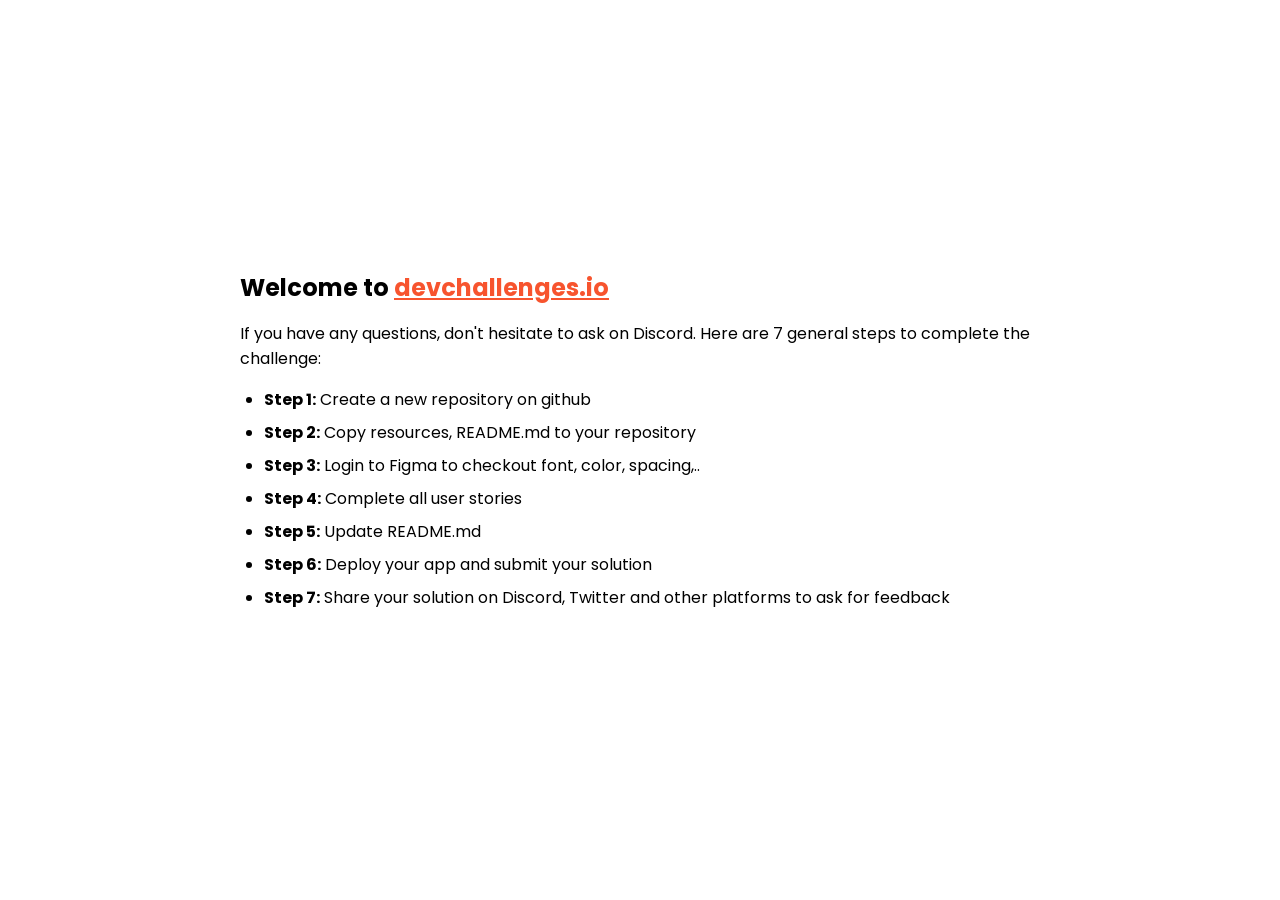
==== index.html @ bd0895b6 "Add files via upload" ====
<!DOCTYPE html>
<html lang="en">
  <head>
    <meta charset="utf-8" />
    <meta
      name="viewport"
      content="width=device-width, initial-scale=1,
  maximum-scale=5"
    />

    <link rel="icon" href="devchallenges.png" />

    <link
      rel="shortcut icon"
      type="image/x-icon"
      href="https://devchallenges.io/"
    />

    <link
      href="https://fonts.googleapis.com/css2?family=Poppins:wght@400;500&display=swap"
      rel="stylesheet"
    />

    <title>Devchallenges</title>

    <style>
      body {
        font-family: "Poppins", sans-serif;
      }

      ul {
        padding-left: 24px;
      }

      li {
        margin-bottom: 8px;
      }

      .welcome {
        max-width: 800px;
        margin: 0 auto;
      }

      .welcome-text {
        margin-top: 30vh;
        font-weight: 500;
      }

      .welcome-text p {
        font-size: 1rem;
        font-weight: 400;
      }

      .welcome-text h1 {
        font-size: 1.5rem;
      }

      .welcome-text a {
        color: #f7542e;
      }
    </style>
  </head>
  <body>
    <div class="welcome">
      <div class="welcome-text">
        <h1>
          Welcome to
          <a href="https://devchallenges.io/" target="_blank"
            >devchallenges.io</a
          >
        </h1>

        <p>
          If you have any questions, don't hesitate to ask on Discord. Here are
          7 general steps to complete the challenge:
        </p>
      </div>

      <ul>
        <li><b>Step 1:</b> Create a new repository on github</li>
        <li><b>Step 2:</b> Copy resources, README.md to your repository</li>
        <li>
          <b>Step 3:</b> Login to Figma to checkout font, color, spacing,..
        </li>
        <li><b>Step 4:</b> Complete all user stories</li>
        <li><b>Step 5:</b> Update README.md</li>
        <li><b>Step 6:</b> Deploy your app and submit your solution</li>
        <li>
          <b>Step 7:</b> Share your solution on Discord, Twitter and other
          platforms to ask for feedback
        </li>
      </ul>
    </div>
  </body>
</html>
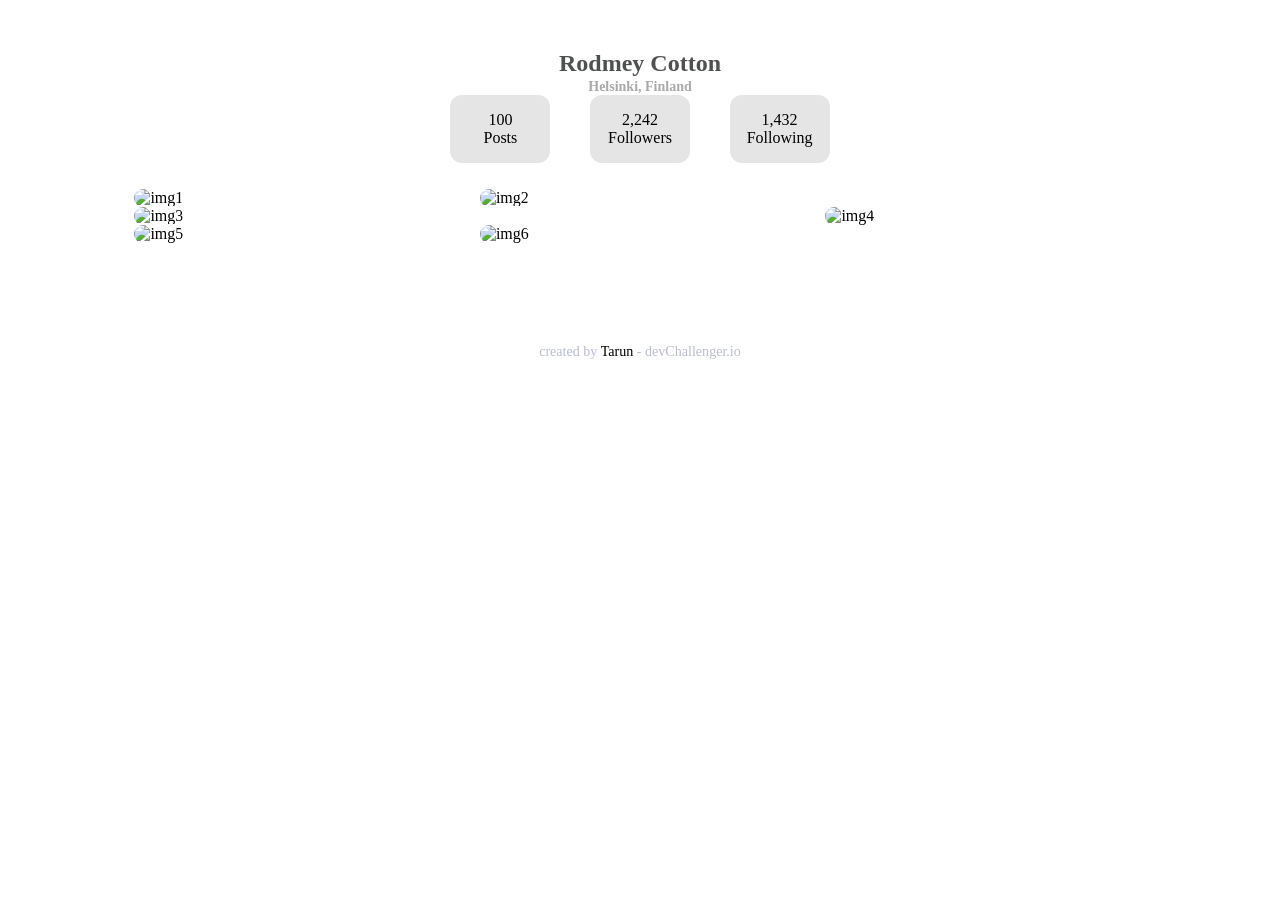
==== commit d22c721d: "Rename gallery.html to index.html" ====
--- a/index.html
+++ b/index.html
@@ -1,95 +1,58 @@
-<!DOCTYPE html>
-<html lang="en">
-  <head>
-    <meta charset="utf-8" />
-    <meta
-      name="viewport"
-      content="width=device-width, initial-scale=1,
-  maximum-scale=5"
-    />
-
-    <link rel="icon" href="devchallenges.png" />
-
-    <link
-      rel="shortcut icon"
-      type="image/x-icon"
-      href="https://devchallenges.io/"
-    />
-
-    <link
-      href="https://fonts.googleapis.com/css2?family=Poppins:wght@400;500&display=swap"
-      rel="stylesheet"
-    />
-
-    <title>Devchallenges</title>
-
-    <style>
-      body {
-        font-family: "Poppins", sans-serif;
-      }
-
-      ul {
-        padding-left: 24px;
-      }
-
-      li {
-        margin-bottom: 8px;
-      }
-
-      .welcome {
-        max-width: 800px;
-        margin: 0 auto;
-      }
-
-      .welcome-text {
-        margin-top: 30vh;
-        font-weight: 500;
-      }
-
-      .welcome-text p {
-        font-size: 1rem;
-        font-weight: 400;
-      }
-
-      .welcome-text h1 {
-        font-size: 1.5rem;
-      }
-
-      .welcome-text a {
-        color: #f7542e;
-      }
-    </style>
-  </head>
-  <body>
-    <div class="welcome">
-      <div class="welcome-text">
-        <h1>
-          Welcome to
-          <a href="https://devchallenges.io/" target="_blank"
-            >devchallenges.io</a
-          >
-        </h1>
-
-        <p>
-          If you have any questions, don't hesitate to ask on Discord. Here are
-          7 general steps to complete the challenge:
-        </p>
-      </div>
-
-      <ul>
-        <li><b>Step 1:</b> Create a new repository on github</li>
-        <li><b>Step 2:</b> Copy resources, README.md to your repository</li>
-        <li>
-          <b>Step 3:</b> Login to Figma to checkout font, color, spacing,..
-        </li>
-        <li><b>Step 4:</b> Complete all user stories</li>
-        <li><b>Step 5:</b> Update README.md</li>
-        <li><b>Step 6:</b> Deploy your app and submit your solution</li>
-        <li>
-          <b>Step 7:</b> Share your solution on Discord, Twitter and other
-          platforms to ask for feedback
-        </li>
-      </ul>
-    </div>
-  </body>
-</html>
+<!DOCTYPE html>
+<html lang="en" dir="ltr">
+  <head>
+    <meta charset="utf-8">
+    <title>Devchallenge5</title>
+    <link rel="stylesheet" href="gallery.css">
+  </head>
+  <body>
+      <div class="mid">
+        <img src="C:\Users\LoopyMango\OneDrive\Desktop\WebDevelopment\my-gallery-master\profilePhoto.png" alt="">
+        <h3>Rodmey Cotton</h3>
+        <p>Helsinki, Finland</p>
+      </div>
+      <div class="dashboard">
+        <div class="content">
+          <p id="number">100</p>
+          <p id="belowtext">Posts</p>
+        </div>
+        <div class="content">
+          <p id ="number">2,242</p>
+          <p id="belowtext">Followers</p>
+        </div>
+        <div class="content">
+          <p id="number">1,432</p>
+          <p id="belowtext">Following</p>
+        </div>
+      </div>
+      <div class="bodi">
+          <div class="img1">
+            <img src="C:\Users\LoopyMango\OneDrive\Desktop\WebDevelopment\my-gallery-master\photo1.png" alt="img1">
+          </div>
+          <div class="img2">
+            <img src="C:\Users\LoopyMango\OneDrive\Desktop\WebDevelopment\my-gallery-master\photo2.png" alt="img2">
+          </div>
+          <div class="img3">
+            <img src="C:\Users\LoopyMango\OneDrive\Desktop\WebDevelopment\my-gallery-master\photo3.png" alt="img3">
+          </div>
+          <div class="img4">
+            <img src="C:\Users\LoopyMango\OneDrive\Desktop\WebDevelopment\my-gallery-master\photo_4.png" alt="img4">
+          </div>
+          <div class="img5">
+            <img src="C:\Users\LoopyMango\OneDrive\Desktop\WebDevelopment\my-gallery-master\photo5.png" alt="img5">
+          </div>
+          <div class="img6">
+            <img src="C:\Users\LoopyMango\OneDrive\Desktop\WebDevelopment\my-gallery-master\photo6.png" alt="img6">
+          </div>
+      </div>
+      <footer>
+        <div class="conteiner__footer" >
+            <p class="footer__copyright">
+                created by
+                <a class="copyright__owner" target="_blank" href="https://www.linkedin.com/in/tarun-agarwal-614284170/">Tarun</a> -
+                devChallenger.io
+            </p>
+        </div>
+    </footer>
+  </body>
+</html>
--- a/gallery.css
+++ b/gallery.css
@@ -0,0 +1,176 @@
+@import url('https://fonts.googleapis.com/css2?family=Montserrat:ital,wght@0,400;0,600;0,700;1,500&display=swap');
+.mid img
+{
+  width: 10%;
+  border-radius: 16px;
+  margin-left: auto;
+  margin-right: auto;
+  display: block;
+
+}
+.mid
+{
+  align-items: center;
+  width: 100%;
+  margin-top: 2%;
+  text-align: center;
+}
+#number
+{
+  margin-bottom: 0;
+}
+#belowtext
+{
+  margin:0;
+  padding-bottom: 16px;
+}
+.mid p{
+  margin: 0;
+  padding: 0;
+  font-family: 'Montserrat';
+font-style: normal;
+font-weight: 600;
+font-size: 14px;
+line-height: 17px;
+/* identical to box height */
+
+
+color: #A9A9A9;
+}
+.mid h3
+{font-family: 'Montserrat';
+font-style: normal;
+font-weight: 600;
+font-size: 24px;
+line-height: 29px;
+
+color: #4E5150;
+  margin-bottom: 0;
+}
+.dashboard
+{align-items: center;
+ display: flex;
+ justify-content: space-between;
+ padding-left: 35%;
+ padding-right: 35%;
+}
+.content
+{
+  background: #E5E5E5;
+border-radius: 12px;
+width: 100px;
+ text-align: center;
+}
+.bodi
+{
+  /* padding: 45px 0; */
+    /* max-width: 900px;
+    width: 100%;
+    margin: 0 auto; */
+    display: grid;
+    grid-template-columns: repeat(3, 1fr);
+    margin-left: 10%;
+    margin-right: 10%;
+    margin-top: 2%;
+    grid-gap: 2.5%;
+
+
+
+}
+
+.img1
+{
+  grid-column: 1;
+  margin: 0;
+  padding: 0;
+  overflow: hidden;
+
+}
+.img2
+{
+  grid-column: 2/4;
+  margin:0;
+  padding:0;overflow: hidden;
+}
+.img3
+{
+  grid-column: 1/3;
+  grid-row: 2;margin:0;
+  padding:0;overflow: hidden;
+}
+.img4
+{
+  grid-column: 3;
+  grid-row: 2/4;margin:0;
+  padding:0;overflow: hidden;
+
+}
+.img5
+{
+  grid-column: 1;margin:0;
+  padding:0;overflow: hidden;
+}
+.img6
+{margin:0;
+  padding:0;
+  grid-column: 2;overflow: hidden;
+}
+.img1 img{
+  width: 100%;
+  height: 100%;
+  object-fit: fill;
+    border-radius: 12px;
+}
+.img2 img{
+  width: 100%;
+  height: 100%;
+  object-fit: fill;
+    border-radius: 12px;
+}
+.img3 img{
+  width: 100%;
+  height: 100%;
+  object-fit: fill;
+    border-radius: 12px;
+}
+.img4 img{
+  width: 100%;
+  height: 100%;
+  object-fit: fill;
+    border-radius: 12px;
+
+}
+.img5 img{
+  width: 100%;
+  height: 100%;
+  object-fit: fill;
+    border-radius: 12px;
+}
+
+.img6 img{
+  width: 100%;
+  height: 100%;
+  object-fit: fill;
+    border-radius: 12px;
+
+}
+
+.conteiner__footer {
+    margin-top: 100px;
+    align-items: center;
+    text-align: center;
+}
+
+.footer__copyright {
+    font-family: 'Montserrat';
+    font-style: normal;
+    font-weight: 500;
+    font-size: .88rem;
+    color: #B9BDCF;
+}
+
+.copyright__owner {
+    text-decoration: none;
+    color: #000;
+    cursor: pointer;
+}
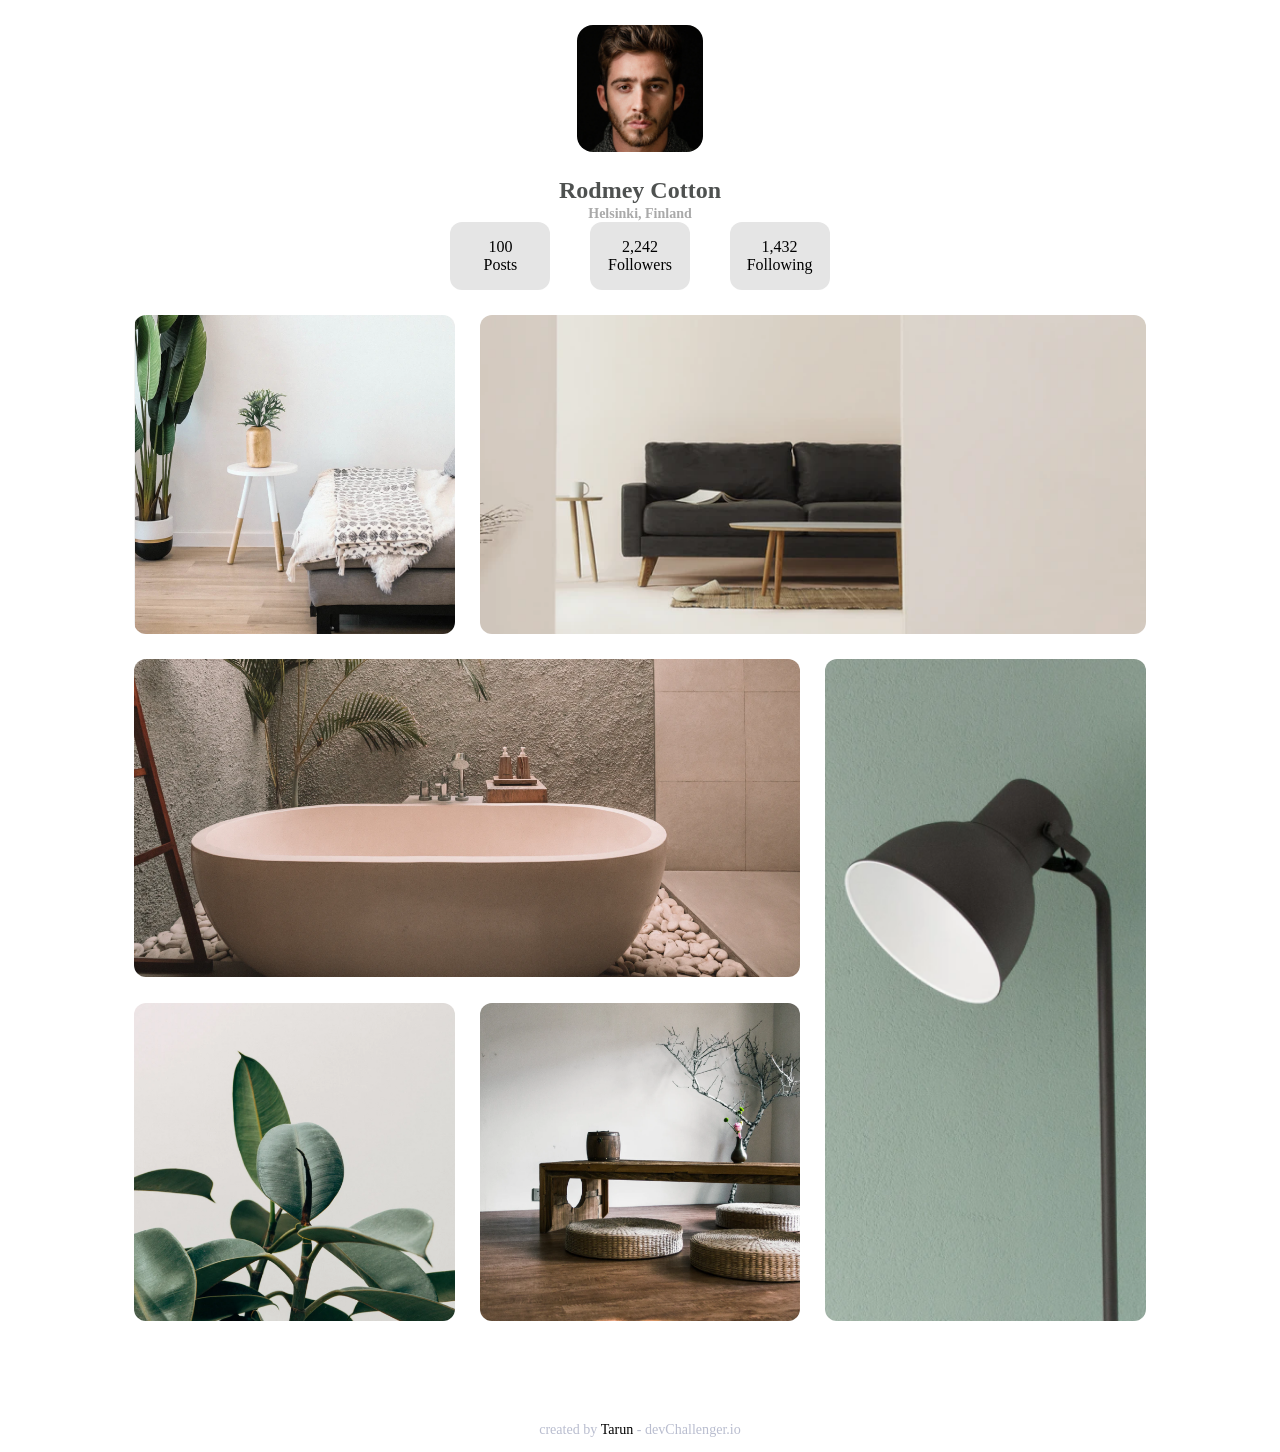
==== commit d71ca656: "Update index.html" ====
--- a/index.html
+++ b/index.html
@@ -3,11 +3,11 @@
   <head>
     <meta charset="utf-8">
     <title>Devchallenge5</title>
-    <link rel="stylesheet" href="gallery.css">
+    <link rel="stylesheet" href="./gallery.css">
   </head>
   <body>
       <div class="mid">
-        <img src="C:\Users\LoopyMango\OneDrive\Desktop\WebDevelopment\my-gallery-master\profilePhoto.png" alt="">
+        <img src="./profilePhoto.png" alt="">
         <h3>Rodmey Cotton</h3>
         <p>Helsinki, Finland</p>
       </div>
@@ -27,22 +27,22 @@
       </div>
       <div class="bodi">
           <div class="img1">
-            <img src="C:\Users\LoopyMango\OneDrive\Desktop\WebDevelopment\my-gallery-master\photo1.png" alt="img1">
+            <img src="./photo1.png" alt="img1">
           </div>
           <div class="img2">
-            <img src="C:\Users\LoopyMango\OneDrive\Desktop\WebDevelopment\my-gallery-master\photo2.png" alt="img2">
+            <img src="./photo2.png" alt="img2">
           </div>
           <div class="img3">
-            <img src="C:\Users\LoopyMango\OneDrive\Desktop\WebDevelopment\my-gallery-master\photo3.png" alt="img3">
+            <img src="./photo3.png" alt="img3">
           </div>
           <div class="img4">
-            <img src="C:\Users\LoopyMango\OneDrive\Desktop\WebDevelopment\my-gallery-master\photo_4.png" alt="img4">
+            <img src="./photo_4.png" alt="img4">
           </div>
           <div class="img5">
-            <img src="C:\Users\LoopyMango\OneDrive\Desktop\WebDevelopment\my-gallery-master\photo5.png" alt="img5">
+            <img src="./photo5.png" alt="img5">
           </div>
           <div class="img6">
-            <img src="C:\Users\LoopyMango\OneDrive\Desktop\WebDevelopment\my-gallery-master\photo6.png" alt="img6">
+            <img src="./photo6.png" alt="img6">
           </div>
       </div>
       <footer>
